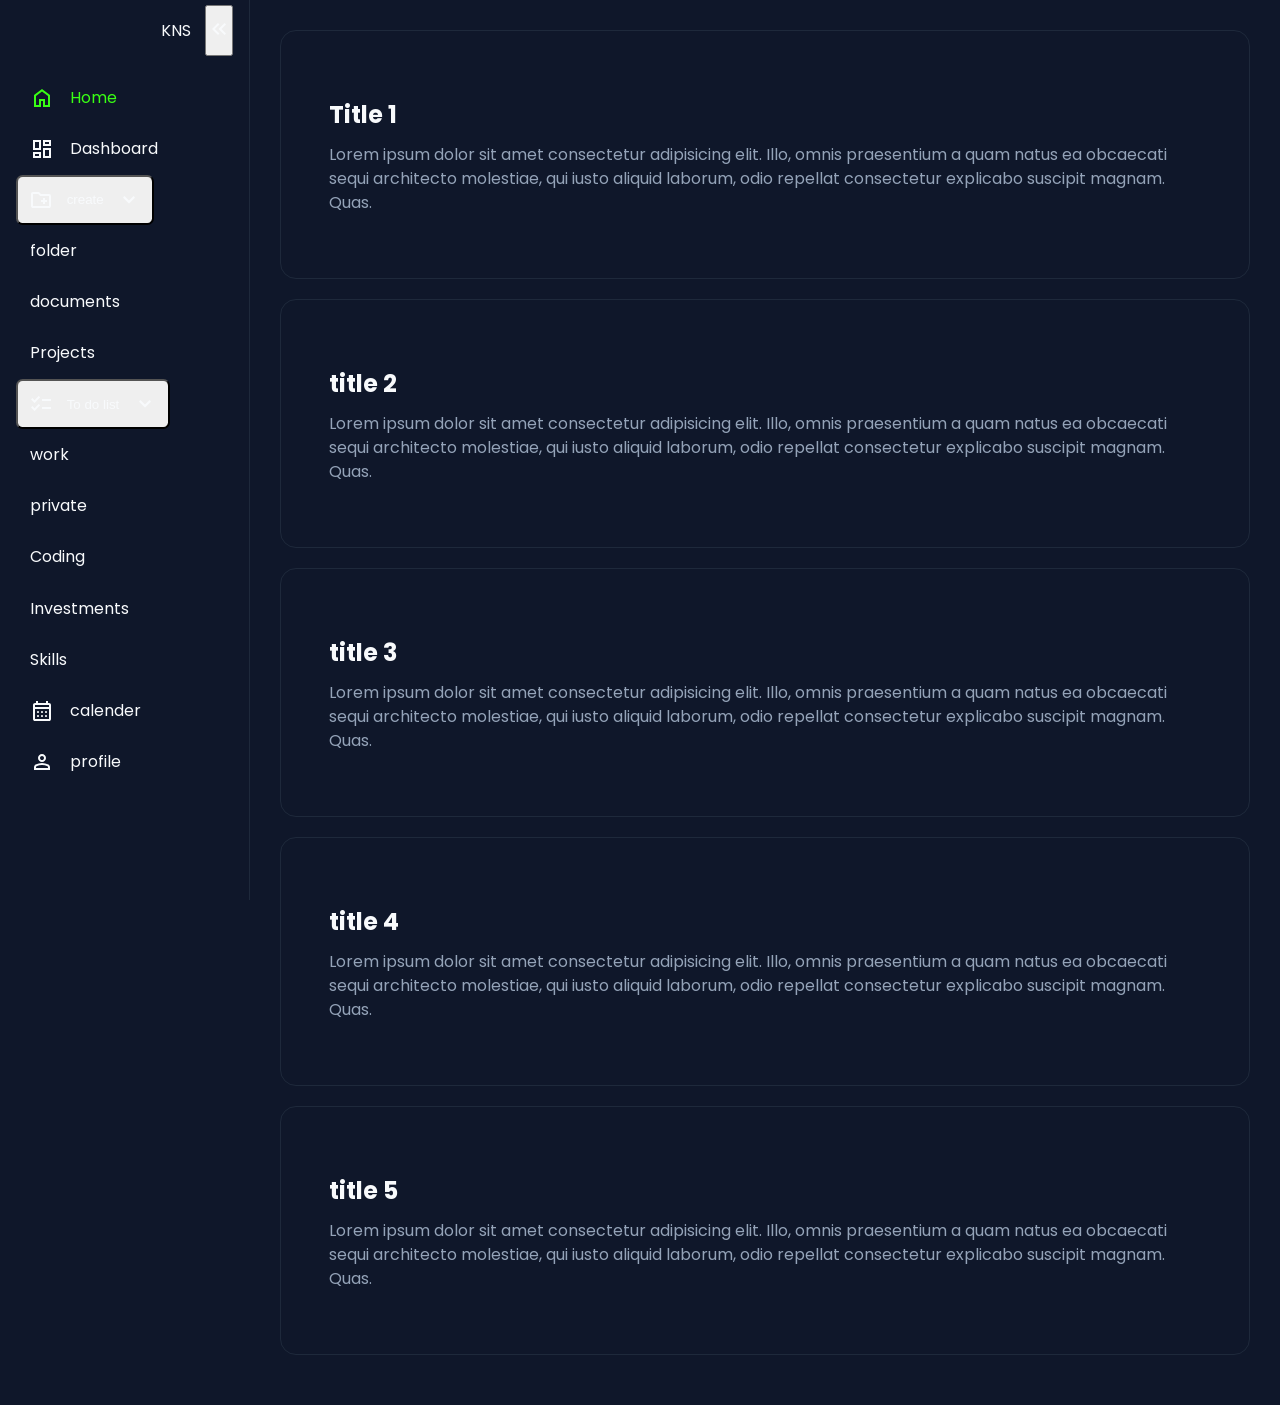
==== index.html @ f06b59ac "sidebar and main content adjusted" ====
<!DOCTYPE html>
<html lang="en">
<head>
    <meta charset="UTF-8">
    <meta name="viewport" content="width=device-width, initial-scale=1.0">
    <title>Home</title>
    <link rel="stylesheet" href="style.css">
</head>
<body>
    <nav id="sidebar">
        <ul>
            <li>
                <span class="logo">KNS</span>
                <button id="toggle-btn">
                    <svg xmlns="http://www.w3.org/2000/svg" height="24px" viewBox="0 -960 960 960" width="24px" fill="#e3e3e3"><path d="M440-240 200-480l240-240 56 56-183 184 183 184-56 56Zm264 0L464-480l240-240 56 56-183 184 183 184-56 56Z"/></svg>
                </button>
            </li>
            <li class="active">
                <a href="">
                    <svg xmlns="http://www.w3.org/2000/svg" height="24px" viewBox="0 -960 960 960" width="24px" fill="#e3e3e3"><path d="M240-200h120v-240h240v240h120v-360L480-740 240-560v360Zm-80 80v-480l320-240 320 240v480H520v-240h-80v240H160Zm320-350Z"/></svg>
                    <Span>Home</Span>
                </a>
            </li>
            <li >
                <a href="">
                    <svg xmlns="http://www.w3.org/2000/svg" height="24px" viewBox="0 -960 960 960" width="24px" fill="#e3e3e3"><path d="M520-600v-240h320v240H520ZM120-440v-400h320v400H120Zm400 320v-400h320v400H520Zm-400 0v-240h320v240H120Zm80-400h160v-240H200v240Zm400 320h160v-240H600v240Zm0-480h160v-80H600v80ZM200-200h160v-80H200v80Zm160-320Zm240-160Zm0 240ZM360-280Z"/></svg>
                    <span>Dashboard</span> 
                </a>
            </li>
            <li>
                <button class="dropdown-btn">
                    <svg xmlns="http://www.w3.org/2000/svg" height="24px" viewBox="0 -960 960 960" width="24px" fill="#e3e3e3"><path d="M560-320h80v-80h80v-80h-80v-80h-80v80h-80v80h80v80ZM160-160q-33 0-56.5-23.5T80-240v-480q0-33 23.5-56.5T160-800h240l80 80h320q33 0 56.5 23.5T880-640v400q0 33-23.5 56.5T800-160H160Zm0-80h640v-400H447l-80-80H160v480Zm0 0v-480 480Z"/></svg>
                    <span>create</span>
                    <svg xmlns="http://www.w3.org/2000/svg" height="24px" viewBox="0 -960 960 960" width="24px" fill="#e3e3e3"><path d="M480-344 240-584l56-56 184 184 184-184 56 56-240 240Z"/></svg>
                </button>
                <ul class="sub-menu">
                        <li><a href="#">folder</a></li>
                        <li><a href="#">documents</a></li>
                        <li><a href="#">Projects</a></li>
                    </ul>
            </li>
            <li>
                <button class="dropdown-btn">
                    <svg xmlns="http://www.w3.org/2000/svg" height="24px" viewBox="0 -960 960 960" width="24px" fill="#e3e3e3"><path d="M222-200 80-342l56-56 85 85 170-170 56 57-225 226Zm0-320L80-662l56-56 85 85 170-170 56 57-225 226Zm298 240v-80h360v80H520Zm0-320v-80h360v80H520Z"/></svg>
                    <span>To do list</span>
                    <svg xmlns="http://www.w3.org/2000/svg" height="24px" viewBox="0 -960 960 960" width="24px" fill="#e3e3e3"><path d="M480-344 240-584l56-56 184 184 184-184 56 56-240 240Z"/></svg>
                </button>
                <ul class="sub-menu">
                        <li><a href="#">work</a></li>
                        <li><a href="#">private</a></li>
                        <li><a href="#">Coding</a></li>
                          <li><a href="#">Investments</a></li>
                        <li><a href="#">Skills</a></li>
                    </ul>
            </li>
            <li >
                <a href="">
                    <svg xmlns="http://www.w3.org/2000/svg" height="24px" viewBox="0 -960 960 960" width="24px" fill="#e3e3e3"><path d="M200-80q-33 0-56.5-23.5T120-160v-560q0-33 23.5-56.5T200-800h40v-80h80v80h320v-80h80v80h40q33 0 56.5 23.5T840-720v560q0 33-23.5 56.5T760-80H200Zm0-80h560v-400H200v400Zm0-480h560v-80H200v80Zm0 0v-80 80Zm280 240q-17 0-28.5-11.5T440-440q0-17 11.5-28.5T480-480q17 0 28.5 11.5T520-440q0 17-11.5 28.5T480-400Zm-160 0q-17 0-28.5-11.5T280-440q0-17 11.5-28.5T320-480q17 0 28.5 11.5T360-440q0 17-11.5 28.5T320-400Zm320 0q-17 0-28.5-11.5T600-440q0-17 11.5-28.5T640-480q17 0 28.5 11.5T680-440q0 17-11.5 28.5T640-400ZM480-240q-17 0-28.5-11.5T440-280q0-17 11.5-28.5T480-320q17 0 28.5 11.5T520-280q0 17-11.5 28.5T480-240Zm-160 0q-17 0-28.5-11.5T280-280q0-17 11.5-28.5T320-320q17 0 28.5 11.5T360-280q0 17-11.5 28.5T320-240Zm320 0q-17 0-28.5-11.5T600-280q0-17 11.5-28.5T640-320q17 0 28.5 11.5T680-280q0 17-11.5 28.5T640-240Z"/></svg>
                    <span>calender</span> 
                </a>
            </li>
            <li >
                <a href="">
                    <svg xmlns="http://www.w3.org/2000/svg" height="24px" viewBox="0 -960 960 960" width="24px" fill="#e3e3e3"><path d="M480-480q-66 0-113-47t-47-113q0-66 47-113t113-47q66 0 113 47t47 113q0 66-47 113t-113 47ZM160-160v-112q0-34 17.5-62.5T224-378q62-31 126-46.5T480-440q66 0 130 15.5T736-378q29 15 46.5 43.5T800-272v112H160Zm80-80h480v-32q0-11-5.5-20T700-306q-54-27-109-40.5T480-360q-56 0-111 13.5T260-306q-9 5-14.5 14t-5.5 20v32Zm240-320q33 0 56.5-23.5T560-640q0-33-23.5-56.5T480-720q-33 0-56.5 23.5T400-640q0 33 23.5 56.5T480-560Zm0-80Zm0 400Z"/></svg>
                    <span>profile</span>
                </a>
            </li>
        </ul>
    </nav>
    <main>
        <div class="container">
            <h2>Title 1</h2>
            <p>Lorem ipsum dolor sit amet consectetur adipisicing elit. Illo, omnis praesentium a quam natus ea obcaecati sequi architecto molestiae, qui iusto aliquid laborum, odio repellat consectetur explicabo suscipit magnam. Quas.</p>
        </div>
        <div class="container">
            <h2>title 2</h2>
            <p>Lorem ipsum dolor sit amet consectetur adipisicing elit. Illo, omnis praesentium a quam natus ea obcaecati sequi architecto molestiae, qui iusto aliquid laborum, odio repellat consectetur explicabo suscipit magnam. Quas.</p>
        </div>
        <div class="container">
            <h2>title 3</h2>
            <p>Lorem ipsum dolor sit amet consectetur adipisicing elit. Illo, omnis praesentium a quam natus ea obcaecati sequi architecto molestiae, qui iusto aliquid laborum, odio repellat consectetur explicabo suscipit magnam. Quas.</p>
        </div>
        <div class="container">
            <h2>title 4</h2>
            <p>Lorem ipsum dolor sit amet consectetur adipisicing elit. Illo, omnis praesentium a quam natus ea obcaecati sequi architecto molestiae, qui iusto aliquid laborum, odio repellat consectetur explicabo suscipit magnam. Quas.</p>
        </div>
        <div class="container">
            <h2>title 5</h2>
            <p>Lorem ipsum dolor sit amet consectetur adipisicing elit. Illo, omnis praesentium a quam natus ea obcaecati sequi architecto molestiae, qui iusto aliquid laborum, odio repellat consectetur explicabo suscipit magnam. Quas.</p>
        </div>
    </main>
</body>
</html>
---- style.css ----
@import url('https://fonts.googleapis.com/css2?family=Poppins:ital,wght@0,100;0,200;0,300;0,400;0,500;0,600;0,700;0,800;0,900;1,100;1,200;1,300;1,400;1,500;1,600;1,700;1,800;1,900&display=swap');
:root {
    --base-clr: #0F172A;    /* Deep Midnight Blue */
    --line-clr: #1E293B;    /* Slate border */
    --hover-clr: #334155;   /* Lighter Slate */
    --text-clr: #F8FAFC;    /* Off-white text */
    --accent-clr: #39FF14;  /* Neon Cyber Lime */
    --secondary-text-clr: #94A3B8;
}
*{
    margin: 0;
    padding: 0;
    box-sizing: border-box;
}
html{
    font-family: Poppins;
    line-height: 1.5em;
}
body{
    min-height: 100vh;
    min-height: 100dvh;
    background-color: var(--base-clr);
    color: var(--text-clr);
    display: grid;
    grid-template-columns: auto 1fr;
}
#sidebar{
    box-sizing: border-box;
    height: 100vh;
    width: 250px;
    padding: 5px 1em;
    background-color: var(--base-clr);
    border-right: 1px solid var(--line-clr);

    position:sticky;
    top:0;
    align-self: start;

}
#sidebar ul{
    list-style: none;
}
#sidebar >ul >li:first-child{
    display:flex;
    justify-content: flex-end;
    margin-bottom: 16px;
    .logo{
        font-weight: 600px;
    }
}

#sidebar ul li.active a{
    color: var(--accent-clr);

    svg{
        fill: var(--accent-clr);
    }
}

#sidebar a, #sidebar .dropdown-btn, #sidebar .logo{
    border-radius: .5em;
    padding: .85em;
    text-decoration: none;
    color: var(--text-clr);
    display: flex;
    align-items: center;
    gap:1em
}
#sidebar svg{
    flex-shrink: 0;
    fill: var(--text-clr);
}
#sidebar a span, #sidebar .dropdown-btn span{
    flex-grow: 1;
}






main{
    padding: min(30px,7%);
}
main p{
    color: var(--secondary-text-clr);
    margin-top: 5px;
    margin-bottom: 15px;
}
.container{
    border: 1px solid var(--line-clr);
    border-radius: 1em;
    margin-bottom: 20px;
    padding: min(3em , 15%);

    h2, p{margin-top: 1em;}
}
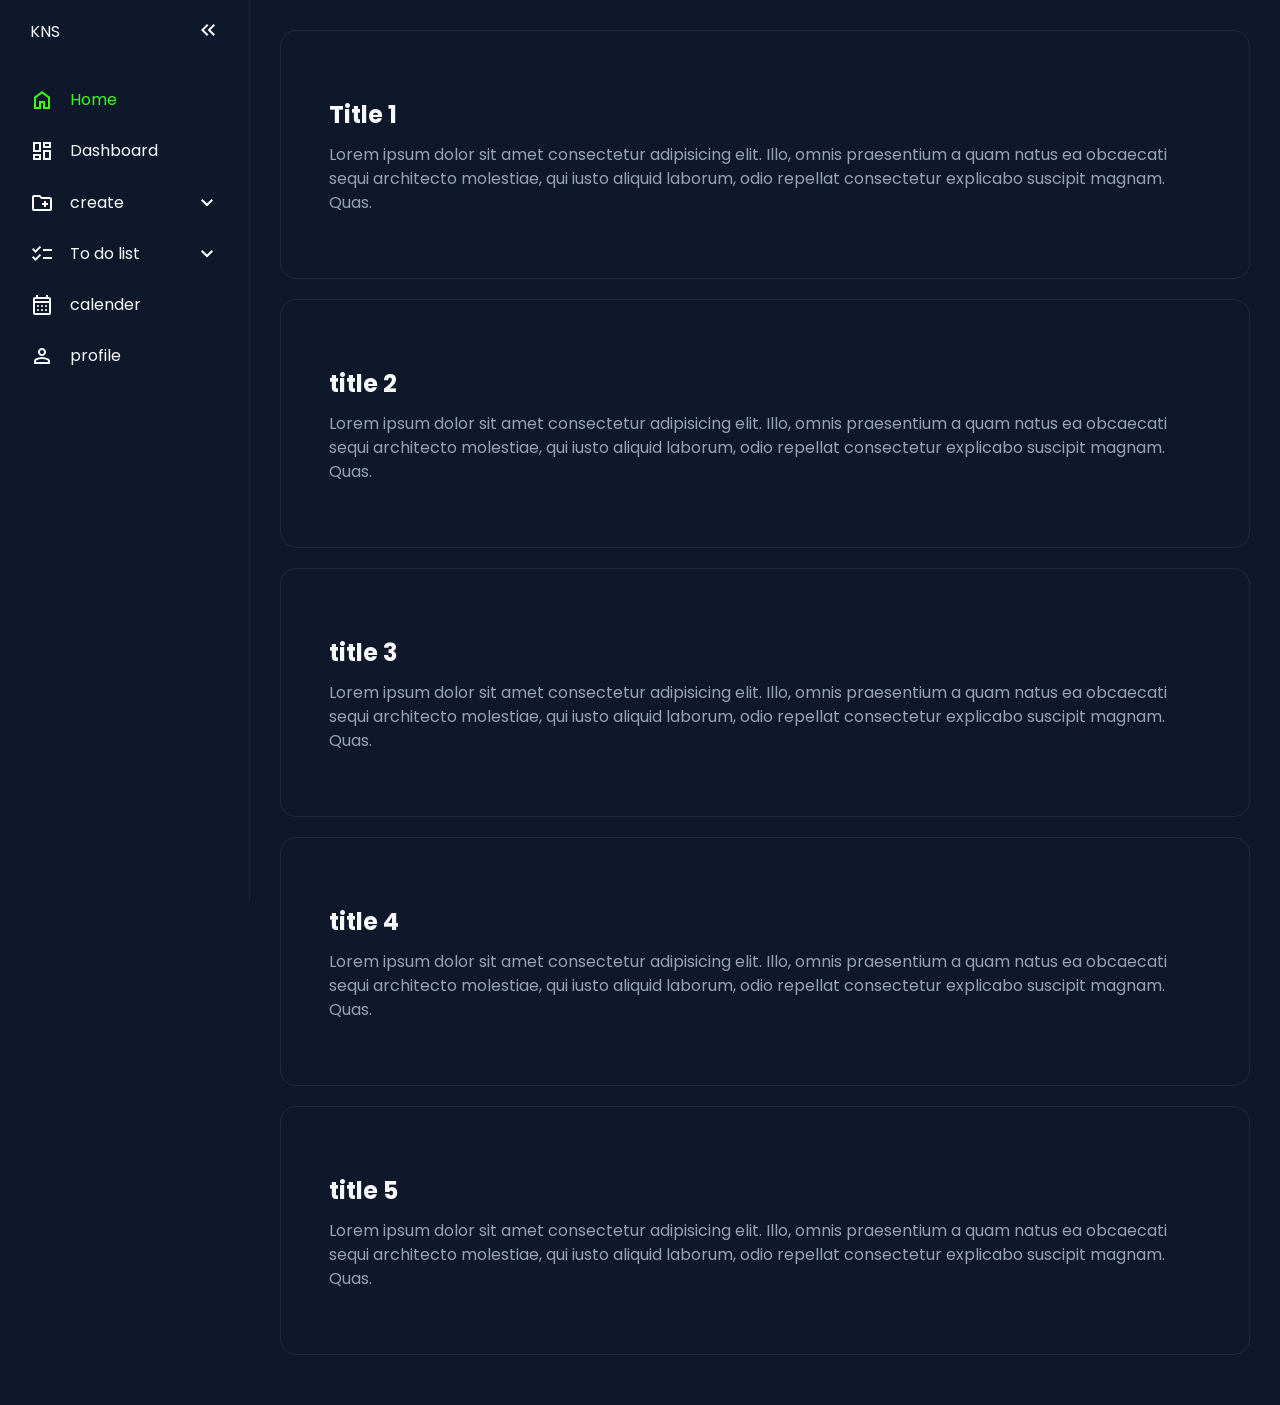
==== commit 469abc90: "sidebar animation added" ====
--- a/index.html
+++ b/index.html
@@ -5,6 +5,7 @@
     <meta name="viewport" content="width=device-width, initial-scale=1.0">
     <title>Home</title>
     <link rel="stylesheet" href="style.css">
+    <script type="text/javascript" src="script.js" differ></script>
 </head>
 <body>
     <nav id="sidebar">
@@ -28,30 +29,34 @@
                 </a>
             </li>
             <li>
-                <button class="dropdown-btn">
+                <button onclick="toggleSubMenu(this)" class="dropdown-btn">
                     <svg xmlns="http://www.w3.org/2000/svg" height="24px" viewBox="0 -960 960 960" width="24px" fill="#e3e3e3"><path d="M560-320h80v-80h80v-80h-80v-80h-80v80h-80v80h80v80ZM160-160q-33 0-56.5-23.5T80-240v-480q0-33 23.5-56.5T160-800h240l80 80h320q33 0 56.5 23.5T880-640v400q0 33-23.5 56.5T800-160H160Zm0-80h640v-400H447l-80-80H160v480Zm0 0v-480 480Z"/></svg>
                     <span>create</span>
                     <svg xmlns="http://www.w3.org/2000/svg" height="24px" viewBox="0 -960 960 960" width="24px" fill="#e3e3e3"><path d="M480-344 240-584l56-56 184 184 184-184 56 56-240 240Z"/></svg>
                 </button>
                 <ul class="sub-menu">
+                    <div>
                         <li><a href="#">folder</a></li>
                         <li><a href="#">documents</a></li>
                         <li><a href="#">Projects</a></li>
-                    </ul>
+                    </div>
+                </ul>
             </li>
             <li>
-                <button class="dropdown-btn">
+                <button onclick="toggleSubMenu(this)" class="dropdown-btn">
                     <svg xmlns="http://www.w3.org/2000/svg" height="24px" viewBox="0 -960 960 960" width="24px" fill="#e3e3e3"><path d="M222-200 80-342l56-56 85 85 170-170 56 57-225 226Zm0-320L80-662l56-56 85 85 170-170 56 57-225 226Zm298 240v-80h360v80H520Zm0-320v-80h360v80H520Z"/></svg>
                     <span>To do list</span>
                     <svg xmlns="http://www.w3.org/2000/svg" height="24px" viewBox="0 -960 960 960" width="24px" fill="#e3e3e3"><path d="M480-344 240-584l56-56 184 184 184-184 56 56-240 240Z"/></svg>
                 </button>
                 <ul class="sub-menu">
+                    <div>
                         <li><a href="#">work</a></li>
                         <li><a href="#">private</a></li>
                         <li><a href="#">Coding</a></li>
-                          <li><a href="#">Investments</a></li>
+                        <li><a href="#">Investments</a></li>
                         <li><a href="#">Skills</a></li>
-                    </ul>
+                    </div>
+                </ul>
             </li>
             <li >
                 <a href="">
--- a/style.css
+++ b/style.css
@@ -34,7 +34,7 @@
 
     position:sticky;
     top:0;
-    align-self: start;
+    align-self:start;
 
 }
 #sidebar ul{
@@ -55,14 +55,22 @@
     svg{
         fill: var(--accent-clr);
     }
+} 
+.dropdown-btn{
+  width: 100%;
+  text-align: left;
+  background: none;
+  border: none;
+  font: inherit;
+  cursor: pointer;
 }
-
 #sidebar a, #sidebar .dropdown-btn, #sidebar .logo{
     border-radius: .5em;
     padding: .85em;
     text-decoration: none;
     color: var(--text-clr);
     display: flex;
+    
     align-items: center;
     gap:1em
 }
@@ -73,12 +81,44 @@
 #sidebar a span, #sidebar .dropdown-btn span{
     flex-grow: 1;
 }
+#sidebar a:hover, #sidebar .dropdown-btn:hover{
+    background-color: var(--hover-clr);
+}
+#sidebar .sub-menu{
+    display: grid;
+    grid-template-rows: 0fr;
+    transition: 300ms ease-in-out;
+    > div{
+        overflow: hidden;
+    }
+}
+#sidebar .sub-menu.show{
+    grid-template-rows:1fr ;
+}
+.dropdown-btn svg{
+  transition: 200ms ease;
+}
+.rotate svg:last-child{
+  rotate: 180deg;
+}
+#sidebar .sub-menu a{
+    padding-left: 2em;
+}
+#toggle-btn{
+  margin-left: auto;
+  padding: 1em;
+  border: none;
+  border-radius: .5em;
+  background: none;
+  cursor: pointer;
 
-
-
-
-
-
+  svg{
+    transition: rotate 150ms ease;
+  }
+}
+#toggle-btn:hover{
+    background-color: var(--hover-clr);
+}
 main{
     padding: min(30px,7%);
 }
